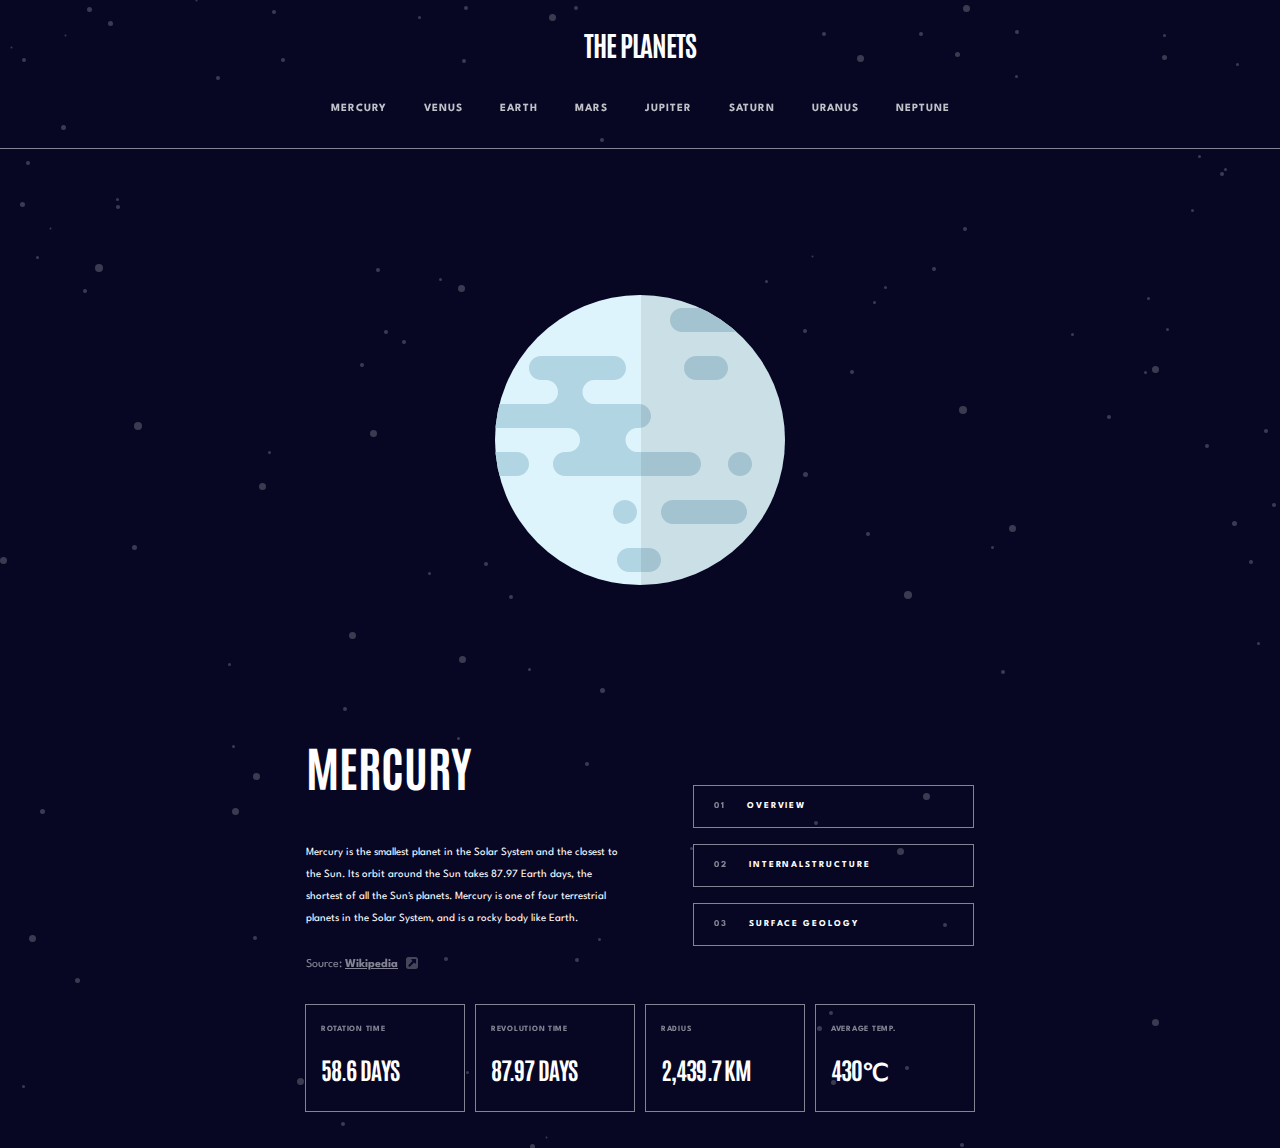
==== index.html @ 9d273e74 "first commit" ====
<!DOCTYPE html>
<html lang="en">
  <head>
    <meta charset="UTF-8" />
    <meta name="viewport" content="width=device-width, initial-scale=1.0" />
    <meta name="description" content="Expenses chart component" />
    <meta name="keywords" content="HTML,CSS,JavaScript, API" />
    <meta name="author" content="Thu Smiley" />
    <meta property="og:image" content="./assets/preview.jpg" />
    <link
      rel="icon"
      type="image/png"
      sizes="32x32"
      href="./assets/favicon-32x32.png"
    />
    <link rel="stylesheet" href="./style.css" />
    <title>Planets fact site | MERCURY</title>
  </head>
  <body>
    <!-- Header and nav  -->
    <header>
      <div class="container">
        <a href="./index.html" class="logo">THE PLANETS </a>
        <img src="./assets/icon-hamburger.svg" alt="" class="icon-ham" onclick="openNav()">
        <nav id="mobile-menu">
          <a class="hover-menu hover-menu-mercury" href="./index.html"><svg width="20" height="20" viewBox="0 0 20 20" fill="none" xmlns="http://www.w3.org/2000/svg">
<circle cx="10" cy="10" r="10" fill="#DEF4FC"/>
</svg>
MERCURY<img src="./assets/icon-arrow.svg" alt=""></a>
          <a class="hover-menu hover-menu-mercury" href="./venus.html"><svg width="20" height="20" viewBox="0 0 20 20" fill="none" xmlns="http://www.w3.org/2000/svg">
<circle cx="10" cy="10" r="10" fill="#F7CC7F"/>
</svg>
VENUS <img src="./assets/icon-arrow.svg" alt=""></a>
          <a class="hover-menu hover-menu-mercury" href="./earth.html"><svg width="20" height="20" viewBox="0 0 20 20" fill="none" xmlns="http://www.w3.org/2000/svg">
<circle cx="10" cy="10" r="10" fill="#545BFE"/>
</svg>
EARTH<img src="./assets/icon-arrow.svg" alt=""></a>
          <a class="hover-menu hover-menu-mercury" href="./mars.html"><svg width="20" height="20" viewBox="0 0 20 20" fill="none" xmlns="http://www.w3.org/2000/svg">
<circle cx="10" cy="10" r="10" fill="#FF6A45"/>
</svg>
MARS<img src="./assets/icon-arrow.svg" alt=""></a>
          <a class="hover-menu hover-menu-mercury" href="./jupiter.html"><svg width="20" height="20" viewBox="0 0 20 20" fill="none" xmlns="http://www.w3.org/2000/svg">
<circle cx="10" cy="10" r="10" fill="#ECAD7A"/>
</svg>
JUPITER<img src="./assets/icon-arrow.svg" alt=""></a>
          <a class="hover-menu hover-menu-mercury" href="./saturn.html"><svg width="20" height="20" viewBox="0 0 20 20" fill="none" xmlns="http://www.w3.org/2000/svg">
<circle cx="10" cy="10" r="10" fill="#FCCB6B"/>
</svg>
SATURN<img src="./assets/icon-arrow.svg" alt=""></a>
          <a class="hover-menu hover-menu-mercury" href="./uranus.html"><svg width="20" height="20" viewBox="0 0 20 20" fill="none" xmlns="http://www.w3.org/2000/svg">
<circle cx="10" cy="10" r="10" fill="#65F0D5"/>
</svg>
URANUS<img src="./assets/icon-arrow.svg" alt=""></a>
          <a class="hover-menu hover-menu-mercury" href="./neptune.html"><svg width="20" height="20" viewBox="0 0 20 20" fill="none" xmlns="http://www.w3.org/2000/svg">
<circle cx="10" cy="10" r="10" fill="#497EFA"/>
</svg>
NEPTUNE<img src="./assets/icon-arrow.svg" alt=""></a>
        </nav>
      </div>
    </header>

    <main>
      <section id="planet-container">
        <!-- Planet Info -->
        <div class="planet-info">
          <div class="planet-left">
            <img id="images" src="./assets/planet-mercury.svg" alt="" />
          </div>
          <div class="planet-right">
            <div id="info">
              <h1 id="name">MERCURY</h1>
              <p id="content">
                Mercury is the smallest planet in the Solar System and the
                closest to the Sun. Its orbit around the Sun takes 87.97 Earth
                days, the shortest of all the Sun's planets. Mercury is one of
                four terrestrial planets in the Solar System, and is a rocky
                body like Earth.
              </p>
              <p class="source">
                Source:
                <a id="source" href="https://en.wikipedia.org/wiki/Mercury_(planet)">Wikipedia<img src="./assets/icon-source.svg" alt=""
                /></a> 
              </p>
            </div>
            <div class="tab-menu tab-menu-mercury">
              <h3 class="hover-menu hover-menu-mercury"><span class="num">01</span> OVERVIEW</h3>
              <h3 class="hover-menu hover-menu-mercury"><span class="num">02</span> <span class="mobile-hide">INTERNAL</span>STRUCTURE</h3>
              <h3 class="hover-menu hover-menu-mercury"><span class="num">03</span> SURFACE <span class="mobile-hide">GEOLOGY</span> </h3>
            </div>
          </div>
        </div>

        <!-- Planet stats -->
        <div class="planet-stats">
          <div class="stat">
            <h4 class="opacity-50">ROTATION TIME</h4>
            <H2 id="rotation">58.6 DAYS</H2>
          </div>
          <div class="stat">
            <h4 class="opacity-50">REVOLUTION TIME</h4>
            <H2 id="revolution">87.97 DAYS</H2>
          </div>
          <div class="stat">
            <h4 class="opacity-50">RADIUS</h4>
            <H2 id="radius">2,439.7 KM</H2>
          </div>
          <div class="stat">
            <h4 class="opacity-50">AVERAGE TEMP.</h4>
            <H2 id="temperature">430&#8451</H2>
          </div>
        </div>
      </section>
    </main>
    <script src="./script.js"></script>
  </body>
</html>
---- style.css ----
@import url("https://fonts.googleapis.com/css2?family=Antonio:wght@500&family=League+Spartan:wght@400;700&display=swap");
* {
  box-sizing: border-box;
  margin: 0;
  padding: 0;
}

body {
  font-family: "League Spartan", sans-serif;
  color: white;
  background-image: url("./assets/background-stars.svg");
  background-color: #070724;
}

h1, h2 {
  font-family: "Antonio", sans-serif;
}

h3, h4, a {
  font-family: "League Spartan", sans-serif;
  font-weight: 700;
}

h1 {
  font-size: 80px;
  line-height: 103px;
}

h2 {
  font-size: 40px;
  line-height: 52px;
  letter-spacing: -1.5px;
}

h3 {
  font-size: 12px;
  line-height: 25px;
  letter-spacing: 2.6px;
}

h4 {
  font-size: 11px;
  line-height: 25px;
  letter-spacing: 1px;
}

p {
  font-size: 14px;
  line-height: 25px;
}

img {
  max-width: 100%;
  display: block;
}

a {
  font-size: 12px;
  line-height: 25px;
  letter-spacing: 2.57px;
  text-decoration: none;
  color: white;
  transition: 0.3s ease;
}

header {
  border-bottom: 1px solid #838391;
}

header .container {
  max-width: 1368px;
  margin: 0 auto;
  display: flex;
  justify-content: space-between;
  align-items: center;
  padding-top: 22px;
  padding-bottom: 22px;
}

.logo {
  font-size: 28px;
  letter-spacing: -1.05px;
  font-family: "Antonio", sans-serif;
}

.icon-ham {
  display: none;
}

nav a {
  opacity: 0.75;
  padding-top: 27px;
}

nav svg, nav img {
  display: none;
}

.hover-menu {
  position: relative;
}

.hover-menu:after {
  content: "";
  position: absolute;
  width: 100%;
  transform: scaleX(0);
  height: 3px;
  top: 0;
  left: 0;
  transform-origin: top right;
  transition: transform 0.25s ease-out;
}

.hover-menu:hover:after, .hover-menu:active:after {
  transform: scaleX(1);
  transform-origin: top left;
}

nav a:hover, nav a:active {
  opacity: 1;
}

nav a:not(:last-child) {
  margin-right: 33px;
}

.hover-menu-mercury:after {
  background-color: #419EBB;
}

.hover-menu-earth:after {
  background-color: #6f2ed6;
}

.hover-menu-venus:after {
  background-color: #EDA249;
}

.hover-menu-mars:after {
  background-color: #D14C32;
}

.hover-menu-jupiter:after {
  background-color: #D83A34;
}

.hover-menu-saturn:after {
  background-color: #CD5120;
}

.hover-menu-uranus:after {
  background-color: #1ec2a4;
}

.hover-menu-neptune:after {
  background-color: #2d68f0;
}

@media only screen and (max-width: 1370px) {
  header .container, #planet-container {
    max-width: 668px;
  }
  header .container {
    flex-direction: column;
    padding-top: 32px;
    padding-bottom: 27px;
  }
  .logo {
    margin-bottom: 39px;
  }
  nav a {
    font-size: 11px;
    letter-spacing: 1px;
    padding-top: 0;
    padding-bottom: 27px;
  }
  .hover-menu:after {
    top: 42px;
    transform-origin: bottom right;
  }
  .hover-menu:hover:after, .hover-menu:active:after {
    transform-origin: bottom left;
  }
}
@media only screen and (max-width: 670px) {
  header .container, #planet-container {
    max-width: 100%;
    padding-left: calc(8px + 1.5625vw);
    padding-right: calc(8px + 1.5625vw);
  }
  header .container {
    flex-direction: row;
    padding-top: 16px;
    padding-bottom: 16px;
  }
  .logo {
    margin-bottom: 0;
  }
  .icon-ham {
    display: block;
  }
  #mobile-menu {
    display: none;
  }
  #mobile-menu.active {
    display: block;
    position: absolute;
    background-color: #070724;
    width: 100%;
    min-height: 100%;
    z-index: 1;
    padding: 44px calc(8px + 1.5625vw) 0;
    margin: 0;
    top: 60px;
    right: 0;
  }
  #mobile-menu.active a {
    display: block;
    font-size: 15px;
    line-height: 25px;
    letter-spacing: 1.36px;
    opacity: 1;
    align-items: center;
  }
  #mobile-menu.active a:not(:last-child) {
    border-bottom: 1px solid #838391;
    padding-bottom: 20px;
    margin-bottom: 20px;
    margin-right: 0;
  }
  #mobile-menu.active img {
    display: inline;
    float: right;
    margin-top: 10px;
  }
  #mobile-menu.active svg {
    display: inline;
    margin-bottom: -5px;
    margin-right: 24px;
  }
}
#planet-container {
  max-width: 1110px;
  margin: 0 auto;
}

.planet-info, .planet-stats, .planet-left {
  display: flex;
  align-items: center;
}

.planet-info {
  padding-top: 126px;
}

.planet-left {
  width: 60%;
}

.planet-right {
  width: 40%;
}

.planet-left img {
  margin-left: auto;
  margin-right: auto;
}

#content {
  margin: 23px 0;
}

.source {
  opacity: 0.5;
}

#source {
  font-size: 14px;
  font-family: "League Spartan", sans-serif;
  letter-spacing: 0;
  text-decoration: underline;
}

#source img {
  display: inline;
  margin-left: 8px;
  margin-bottom: -2px;
}

.tab-menu {
  margin-top: 39px;
}

.tab-menu h3 {
  border: 1px solid #838391;
  padding: 12px 28px;
  cursor: pointer;
}

.tab-menu h3:not(:last-child) {
  margin-bottom: 16px;
}

.tab-menu .hover-menu:hover {
  background-color: #38384F;
}

.tab-menu-mercury .hover-menu:active {
  background-color: #419EBB;
}

.tab-menu-venus .hover-menu:active {
  background-color: #EDA249;
}

.tab-menu-earth .hover-menu:active {
  background-color: #6f2ed6;
}

.tab-menu-mars .hover-menu:active {
  background-color: #D14C32;
}

.tab-menu-jupiter .hover-menu:active {
  background-color: #D83A34;
}

.tab-menu-saturn .hover-menu:active {
  background-color: #CD5120;
}

.tab-menu-uranus .hover-menu:active {
  background-color: #1ec2a4;
}

.tab-menu-neptune .hover-menu:active {
  background-color: #2d68f0;
}

.num {
  margin-right: 28px;
  opacity: 0.5;
}

.planet-stats {
  padding-top: 87px;
  padding-bottom: 56px;
}

.stat {
  border: 1px solid #838391;
  padding: 20px 23px;
  min-width: 255px;
}

.stat:not(:last-child) {
  margin-right: 30px;
}

.stat h4 {
  margin-bottom: 4px;
  opacity: 0.5;
}

@media only screen and (max-width: 1370px) {
  .planet-info {
    flex-direction: column;
    padding-top: 146px;
  }
  .planet-right {
    display: flex;
    justify-content: space-between;
    align-items: center;
    margin-top: 130px;
  }
  .planet-left, .planet-right {
    width: 100%;
    max-width: 668px;
  }
  #info, .tab-menu {
    width: 50%;
  }
  .tab-menu {
    margin-left: 69px;
    max-width: 281px;
  }
  h1 {
    font-size: 48px;
    line-height: auto;
  }
  p {
    font-size: 12px;
    line-height: 25px;
  }
  #content {
    font-size: 11px;
    line-height: 22px;
  }
  #source {
    font-size: 12px;
  }
  .tab-menu h3 {
    font-size: 9px;
    line-height: 25px;
    letter-spacing: 1.93px;
    padding: 8px 20px;
  }
  .num {
    margin-right: 17px;
  }
  .planet-stats {
    padding-top: 27px;
    padding-bottom: 36px;
    justify-content: center;
  }
  .stat {
    min-width: 160px;
    padding: 16px 15px;
  }
  .stat h4 {
    font-size: 8px;
    line-height: 16px;
    letter-spacing: 0.73px;
    margin-bottom: 6px;
  }
  .stat h2 {
    font-size: 24px;
    line-height: auto;
    letter-spacing: -0.9px;
  }
  .stat:not(:last-child) {
    margin-right: 10px;
  }
}
@media only screen and (max-width: 670px) {
  #planet-container {
    position: relative;
  }
  .mobile-hide, .num {
    display: none;
  }
  .tab-menu {
    position: absolute;
    top: 0;
    width: 100%;
    margin-top: 0;
    border-bottom: 1px solid #838391;
    display: flex;
    justify-content: space-between;
    align-items: center;
    margin-left: 0;
    max-width: 100%;
    left: 0;
    right: 0;
  }
  .tab-menu h3 {
    border: none;
    padding: 20px 0;
    opacity: 0.5;
    padding-bottom: 20px;
  }
  .tab-menu h3:not(:last-child) {
    margin-bottom: 0;
  }
  .tab-menu h3:nth-child(1) {
    margin-left: calc(8px + 1.5625vw);
  }
  .tab-menu h3:nth-child(3) {
    margin-right: calc(8px + 1.5625vw);
  }
  .tab-menu .hover-menu:hover {
    background-color: transparent;
    opacity: 1;
  }
  .tab-menu .hover-menu:after {
    top: 62px;
  }
  .planet-left img {
    width: 40%;
  }
  .planet-info {
    padding-top: 200px;
  }
  .planet-right {
    margin-top: 98px;
  }
  .planet-left, .planet-right {
    max-width: 100%;
  }
  #info, .tab-menu {
    width: 100%;
    text-align: center;
  }
  .planet-stats {
    flex-direction: column;
    padding-bottom: 47px;
  }
  .stat {
    min-width: 100%;
    padding: 16px 24px;
    display: flex;
    justify-content: space-between;
    align-items: center;
  }
  .stat:not(:last-child) {
    margin-right: 0;
    margin-bottom: 8px;
  }
  .stat h2 {
    font-size: 20px;
    letter-spacing: -0.75px;
  }
}/*# sourceMappingURL=style.css.map */
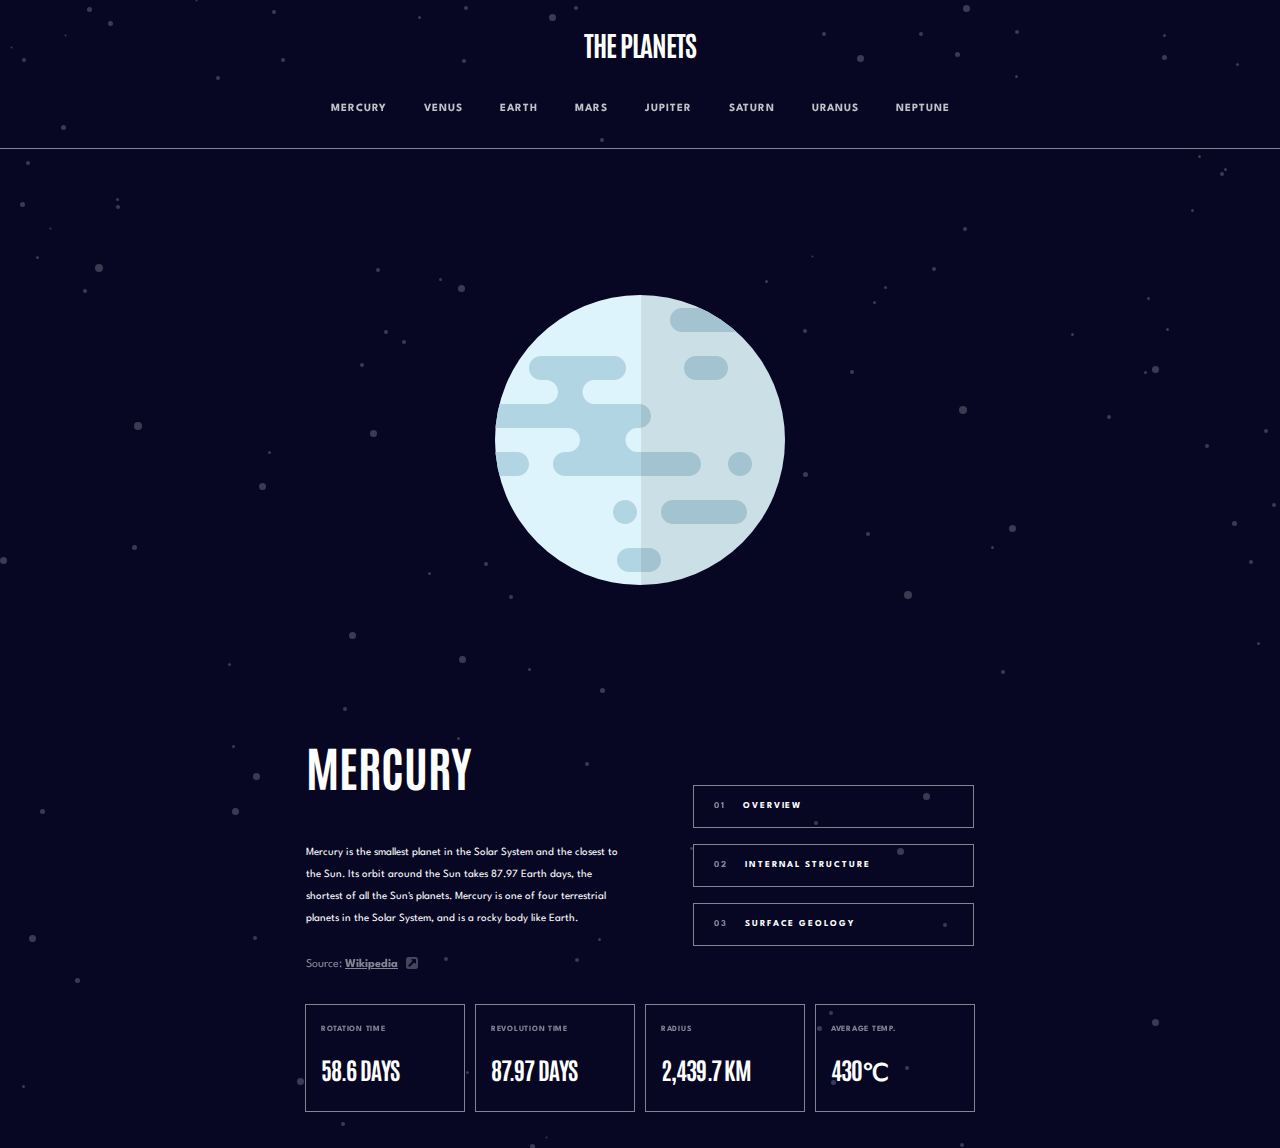
==== commit c2f33396: "fix menu height" ====
--- a/index.html
+++ b/index.html
@@ -83,9 +83,9 @@
               </p>
             </div>
             <div class="tab-menu tab-menu-mercury">
-              <h3 class="hover-menu hover-menu-mercury"><span class="num">01</span> OVERVIEW</h3>
-              <h3 class="hover-menu hover-menu-mercury"><span class="num">02</span> <span class="mobile-hide">INTERNAL</span>STRUCTURE</h3>
-              <h3 class="hover-menu hover-menu-mercury"><span class="num">03</span> SURFACE <span class="mobile-hide">GEOLOGY</span> </h3>
+              <h3 class="hover-menu hover-menu-mercury"><span class="num">01</span>OVERVIEW</h3>
+              <h3 class="hover-menu hover-menu-mercury"><span class="num">02</span>INTERNAL <span class="mobile-hide">STRUCTURE</span> </h3>
+              <h3 class="hover-menu hover-menu-mercury"><span class="num">03</span>SURFACE <span class="mobile-hide">GEOLOGY</span> </h3>
             </div>
           </div>
         </div>
--- a/style.css
+++ b/style.css
@@ -85,6 +85,7 @@
 
 .icon-ham {
   display: none;
+  cursor: pointer;
 }
 
 nav a {
@@ -208,7 +209,7 @@
     position: absolute;
     background-color: #070724;
     width: 100%;
-    min-height: 100%;
+    min-height: 140%;
     z-index: 1;
     padding: 44px calc(8px + 1.5625vw) 0;
     margin: 0;
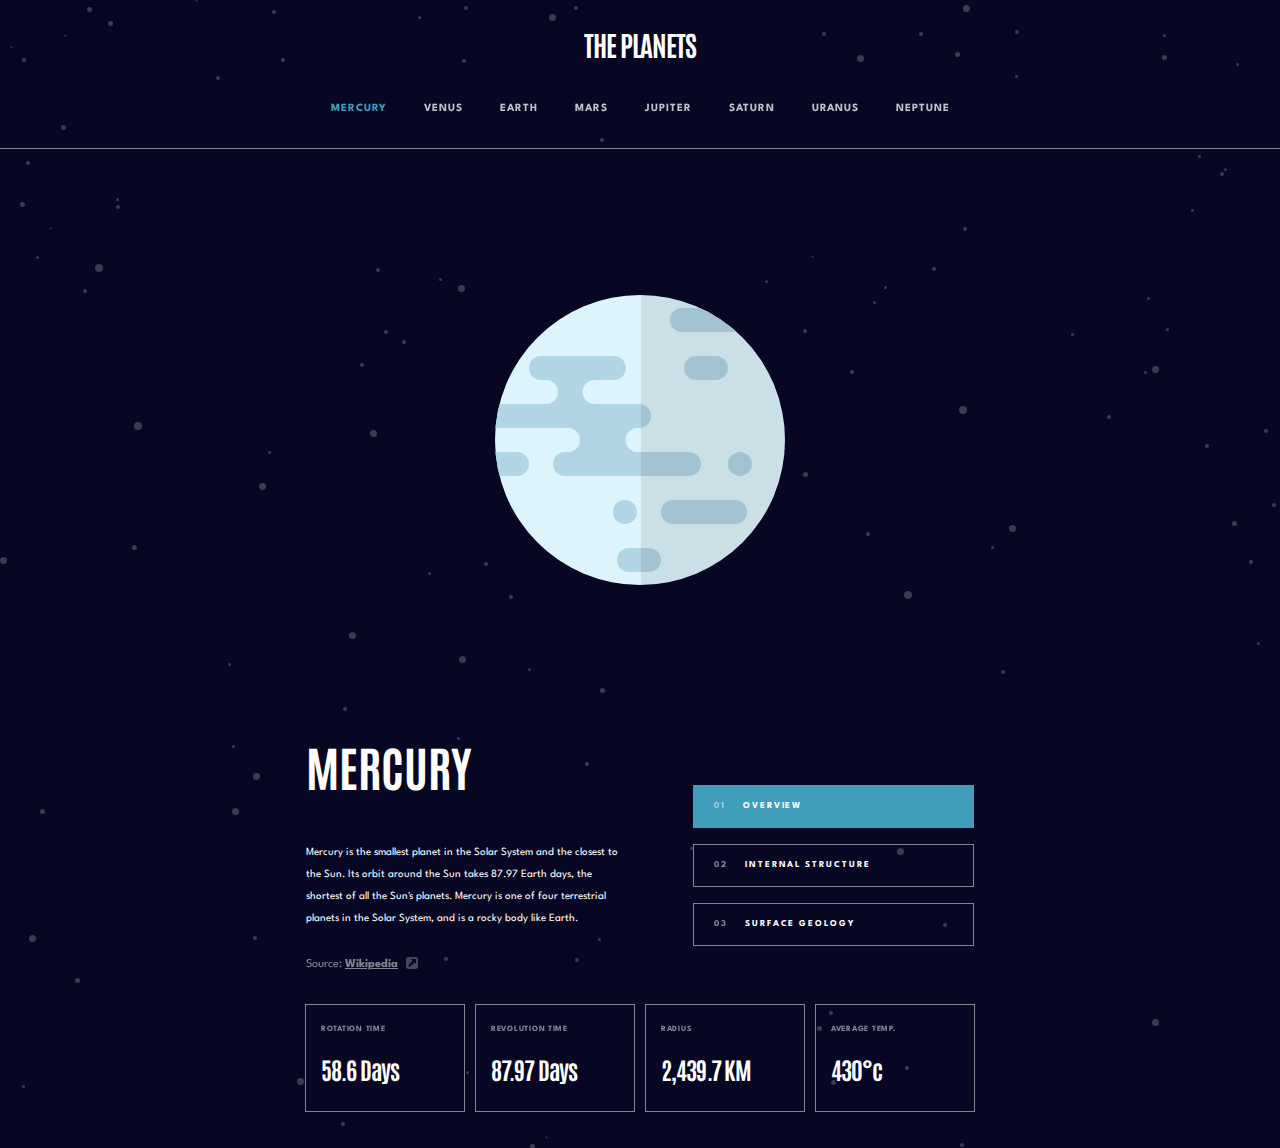
==== commit 5caae8a0: "add functions" ====
--- a/index.html
+++ b/index.html
@@ -23,35 +23,35 @@
         <a href="./index.html" class="logo">THE PLANETS </a>
         <img src="./assets/icon-hamburger.svg" alt="" class="icon-ham" onclick="openNav()">
         <nav id="mobile-menu">
-          <a class="hover-menu hover-menu-mercury" href="./index.html"><svg width="20" height="20" viewBox="0 0 20 20" fill="none" xmlns="http://www.w3.org/2000/svg">
-<circle cx="10" cy="10" r="10" fill="#DEF4FC"/>
+          <a class="nav-menu hover active-link mercury" onclick="openOverview()" href="./index.html"><svg width="20" height="20" viewBox="0 0 20 20" fill="none" xmlns="http://www.w3.org/2000/svg">
+      <circle cx="10" cy="10" r="10" fill="#DEF4FC"/>
 </svg>
 MERCURY<img src="./assets/icon-arrow.svg" alt=""></a>
-          <a class="hover-menu hover-menu-mercury" href="./venus.html"><svg width="20" height="20" viewBox="0 0 20 20" fill="none" xmlns="http://www.w3.org/2000/svg">
+          <a class="nav-menu hover mercury" onclick="openOverview()" href="./venus.html"><svg width="20" height="20" viewBox="0 0 20 20" fill="none" xmlns="http://www.w3.org/2000/svg">
 <circle cx="10" cy="10" r="10" fill="#F7CC7F"/>
 </svg>
 VENUS <img src="./assets/icon-arrow.svg" alt=""></a>
-          <a class="hover-menu hover-menu-mercury" href="./earth.html"><svg width="20" height="20" viewBox="0 0 20 20" fill="none" xmlns="http://www.w3.org/2000/svg">
+          <a class="nav-menu hover mercury" onclick="openOverview()" href="./earth.html"><svg width="20" height="20" viewBox="0 0 20 20" fill="none" xmlns="http://www.w3.org/2000/svg">
 <circle cx="10" cy="10" r="10" fill="#545BFE"/>
 </svg>
 EARTH<img src="./assets/icon-arrow.svg" alt=""></a>
-          <a class="hover-menu hover-menu-mercury" href="./mars.html"><svg width="20" height="20" viewBox="0 0 20 20" fill="none" xmlns="http://www.w3.org/2000/svg">
+          <a class="nav-menu hover mercury" onclick="openOverview()" href="./mars.html"><svg width="20" height="20" viewBox="0 0 20 20" fill="none" xmlns="http://www.w3.org/2000/svg">
 <circle cx="10" cy="10" r="10" fill="#FF6A45"/>
 </svg>
 MARS<img src="./assets/icon-arrow.svg" alt=""></a>
-          <a class="hover-menu hover-menu-mercury" href="./jupiter.html"><svg width="20" height="20" viewBox="0 0 20 20" fill="none" xmlns="http://www.w3.org/2000/svg">
+          <a class="nav-menu hover mercury" onclick="openOverview()" href="./jupiter.html"><svg width="20" height="20" viewBox="0 0 20 20" fill="none" xmlns="http://www.w3.org/2000/svg">
 <circle cx="10" cy="10" r="10" fill="#ECAD7A"/>
 </svg>
 JUPITER<img src="./assets/icon-arrow.svg" alt=""></a>
-          <a class="hover-menu hover-menu-mercury" href="./saturn.html"><svg width="20" height="20" viewBox="0 0 20 20" fill="none" xmlns="http://www.w3.org/2000/svg">
+          <a class="nav-menu hover mercury" onclick="openOverview()" href="./saturn.html"><svg width="20" height="20" viewBox="0 0 20 20" fill="none" xmlns="http://www.w3.org/2000/svg">
 <circle cx="10" cy="10" r="10" fill="#FCCB6B"/>
 </svg>
-SATURN<img src="./assets/icon-arrow.svg" alt=""></a>
-          <a class="hover-menu hover-menu-mercury" href="./uranus.html"><svg width="20" height="20" viewBox="0 0 20 20" fill="none" xmlns="http://www.w3.org/2000/svg">
+SATURN<img src="./assets/icon-arrow.svg" onclick="openOverview()" alt=""></a>
+          <a class="nav-menu hover mercury" href="./uranus.html"><svg width="20" height="20" viewBox="0 0 20 20" fill="none" xmlns="http://www.w3.org/2000/svg">
 <circle cx="10" cy="10" r="10" fill="#65F0D5"/>
 </svg>
 URANUS<img src="./assets/icon-arrow.svg" alt=""></a>
-          <a class="hover-menu hover-menu-mercury" href="./neptune.html"><svg width="20" height="20" viewBox="0 0 20 20" fill="none" xmlns="http://www.w3.org/2000/svg">
+          <a class="nav-menu hover mercury"onclick="openOverview()" href="./neptune.html"><svg width="20" height="20" viewBox="0 0 20 20" fill="none" xmlns="http://www.w3.org/2000/svg">
 <circle cx="10" cy="10" r="10" fill="#497EFA"/>
 </svg>
 NEPTUNE<img src="./assets/icon-arrow.svg" alt=""></a>
@@ -59,6 +59,7 @@
       </div>
     </header>
 
+    <!-- Main  -->
     <main>
       <section id="planet-container">
         <!-- Planet Info -->
@@ -82,10 +83,10 @@
                 /></a> 
               </p>
             </div>
-            <div class="tab-menu tab-menu-mercury">
-              <h3 class="hover-menu hover-menu-mercury"><span class="num">01</span>OVERVIEW</h3>
-              <h3 class="hover-menu hover-menu-mercury"><span class="num">02</span>INTERNAL <span class="mobile-hide">STRUCTURE</span> </h3>
-              <h3 class="hover-menu hover-menu-mercury"><span class="num">03</span>SURFACE <span class="mobile-hide">GEOLOGY</span> </h3>
+            <div class="tab-menu">
+              <h3 class="hover tab mercury" id="overview" onclick="openOverview()"><span class="num">01</span>OVERVIEW</h3>
+              <h3 class="hover tab mercury" id="internal" onclick="openInternal()"><span class="num">02</span>INTERNAL <span class="mobile-hide">STRUCTURE</span> </h3>
+              <h3 class="hover tab mercury" id="geology" onclick="openGeology()"><span class="num">03</span>SURFACE <span class="mobile-hide">GEOLOGY</span> </h3>
             </div>
           </div>
         </div>
--- a/style.css
+++ b/style.css
@@ -10,6 +10,7 @@
   color: white;
   background-image: url("./assets/background-stars.svg");
   background-color: #070724;
+  height: 100vh;
 }
 
 h1, h2 {
@@ -97,11 +98,11 @@
   display: none;
 }
 
-.hover-menu {
+.hover {
   position: relative;
 }
 
-.hover-menu:after {
+.hover:after {
   content: "";
   position: absolute;
   width: 100%;
@@ -113,49 +114,49 @@
   transition: transform 0.25s ease-out;
 }
 
-.hover-menu:hover:after, .hover-menu:active:after {
+.hover:hover:after, .hover:active:after {
   transform: scaleX(1);
   transform-origin: top left;
 }
 
+.mercury:after {
+  background-color: #419EBB;
+}
+
+.venus:after {
+  background-color: #EDA249;
+}
+
+.earth:after {
+  background-color: #6f2ed6;
+}
+
+.mars:after {
+  background-color: #D14C32;
+}
+
+.jupiter:after {
+  background-color: #D83A34;
+}
+
+.saturn:after {
+  background-color: #CD5120;
+}
+
+.uranus:after {
+  background-color: #1ec2a4;
+}
+
+.neptune:after {
+  background-color: #2d68f0;
+}
+
 nav a:hover, nav a:active {
   opacity: 1;
 }
 
 nav a:not(:last-child) {
   margin-right: 33px;
-}
-
-.hover-menu-mercury:after {
-  background-color: #419EBB;
-}
-
-.hover-menu-earth:after {
-  background-color: #6f2ed6;
-}
-
-.hover-menu-venus:after {
-  background-color: #EDA249;
-}
-
-.hover-menu-mars:after {
-  background-color: #D14C32;
-}
-
-.hover-menu-jupiter:after {
-  background-color: #D83A34;
-}
-
-.hover-menu-saturn:after {
-  background-color: #CD5120;
-}
-
-.hover-menu-uranus:after {
-  background-color: #1ec2a4;
-}
-
-.hover-menu-neptune:after {
-  background-color: #2d68f0;
 }
 
 @media only screen and (max-width: 1370px) {
@@ -176,11 +177,11 @@
     padding-top: 0;
     padding-bottom: 27px;
   }
-  .hover-menu:after {
+  .hover:after {
     top: 42px;
     transform-origin: bottom right;
   }
-  .hover-menu:hover:after, .hover-menu:active:after {
+  .hover:hover:after, .hover:active:after {
     transform-origin: bottom left;
   }
 }
@@ -206,10 +207,10 @@
   }
   #mobile-menu.active {
     display: block;
-    position: absolute;
+    position: fixed;
     background-color: #070724;
     width: 100%;
-    min-height: 140%;
+    height: 100%;
     z-index: 1;
     padding: 44px calc(8px + 1.5625vw) 0;
     margin: 0;
@@ -299,44 +300,12 @@
   cursor: pointer;
 }
 
+.tab-menu h3:hover {
+  background-color: #38384F;
+}
+
 .tab-menu h3:not(:last-child) {
   margin-bottom: 16px;
-}
-
-.tab-menu .hover-menu:hover {
-  background-color: #38384F;
-}
-
-.tab-menu-mercury .hover-menu:active {
-  background-color: #419EBB;
-}
-
-.tab-menu-venus .hover-menu:active {
-  background-color: #EDA249;
-}
-
-.tab-menu-earth .hover-menu:active {
-  background-color: #6f2ed6;
-}
-
-.tab-menu-mars .hover-menu:active {
-  background-color: #D14C32;
-}
-
-.tab-menu-jupiter .hover-menu:active {
-  background-color: #D83A34;
-}
-
-.tab-menu-saturn .hover-menu:active {
-  background-color: #CD5120;
-}
-
-.tab-menu-uranus .hover-menu:active {
-  background-color: #1ec2a4;
-}
-
-.tab-menu-neptune .hover-menu:active {
-  background-color: #2d68f0;
 }
 
 .num {
@@ -458,8 +427,8 @@
   .tab-menu h3 {
     border: none;
     padding: 20px 0;
-    opacity: 0.5;
     padding-bottom: 20px;
+    width: 100%;
   }
   .tab-menu h3:not(:last-child) {
     margin-bottom: 0;
@@ -470,11 +439,7 @@
   .tab-menu h3:nth-child(3) {
     margin-right: calc(8px + 1.5625vw);
   }
-  .tab-menu .hover-menu:hover {
-    background-color: transparent;
-    opacity: 1;
-  }
-  .tab-menu .hover-menu:after {
+  .tab-menu .hover:after {
     top: 62px;
   }
   .planet-left img {
@@ -512,4 +477,7 @@
     font-size: 20px;
     letter-spacing: -0.75px;
   }
+  .stat h4 {
+    margin-bottom: 0;
+  }
 }/*# sourceMappingURL=style.css.map */